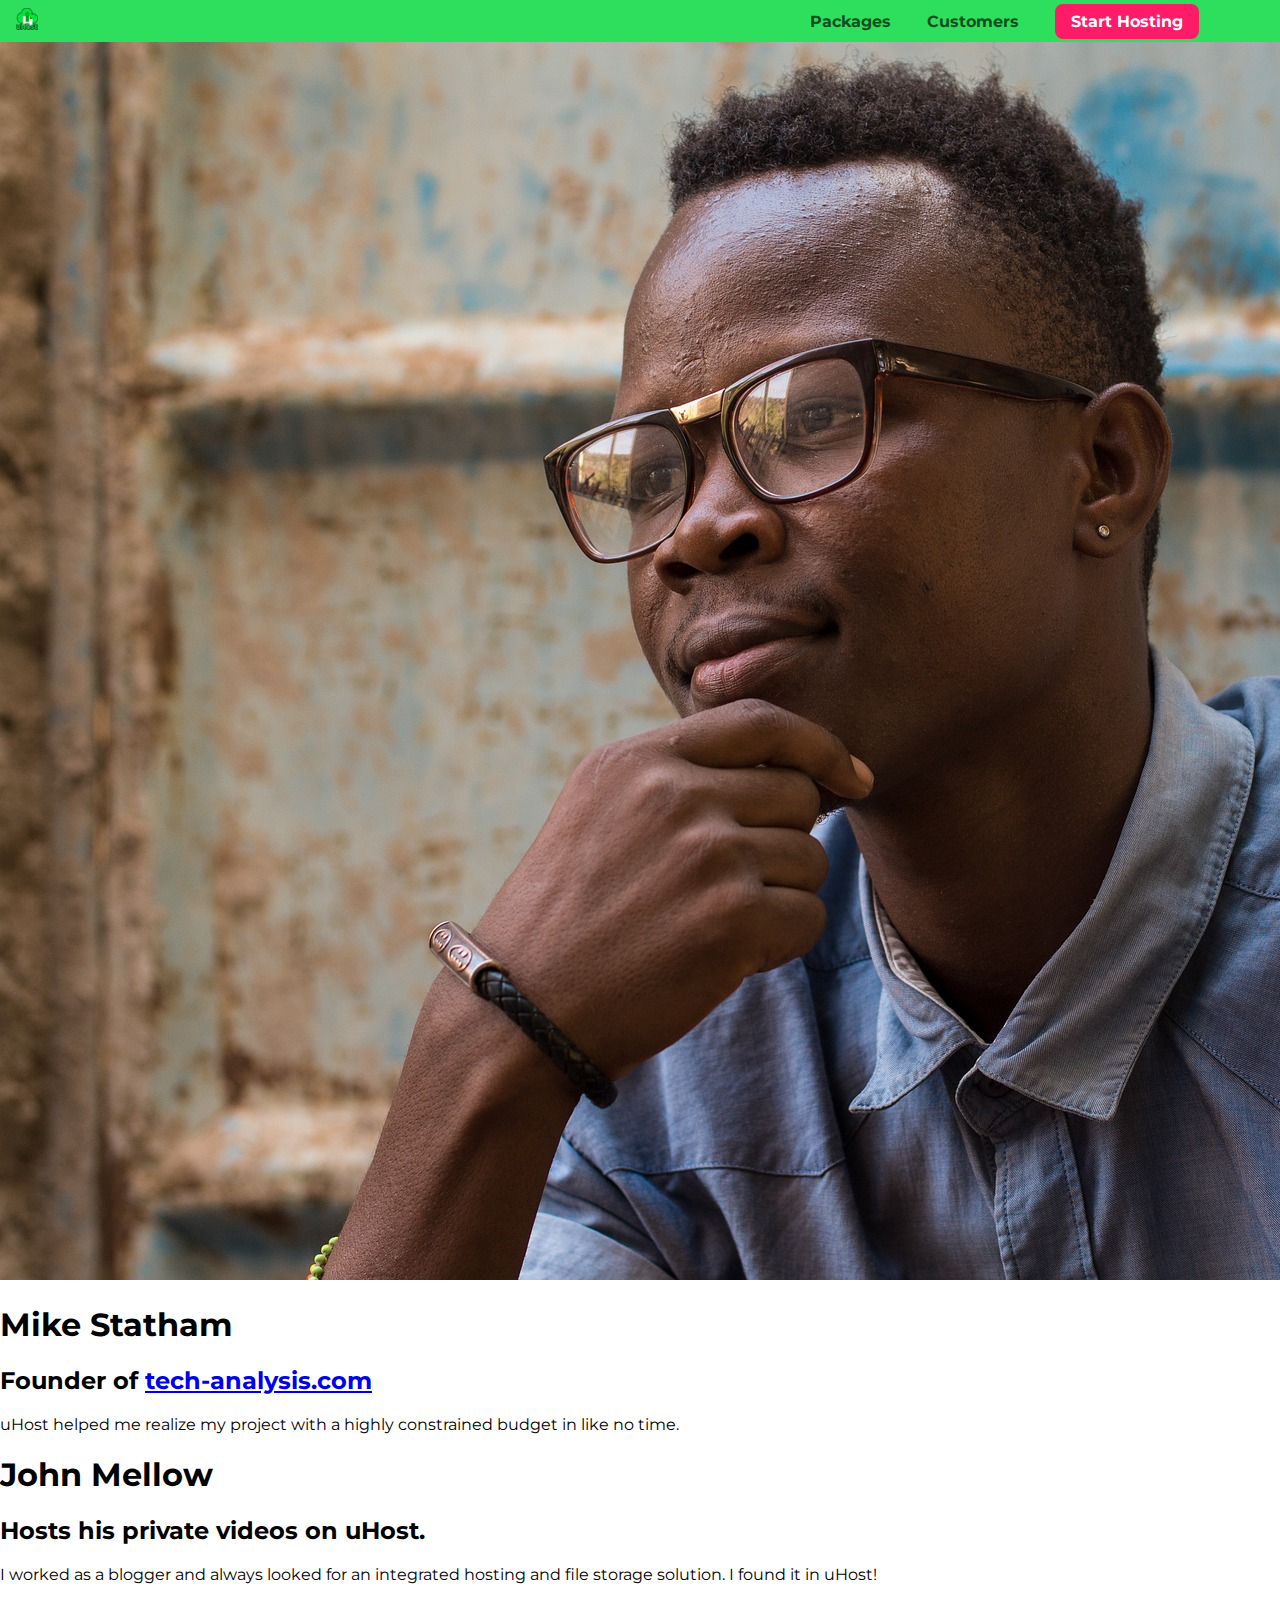
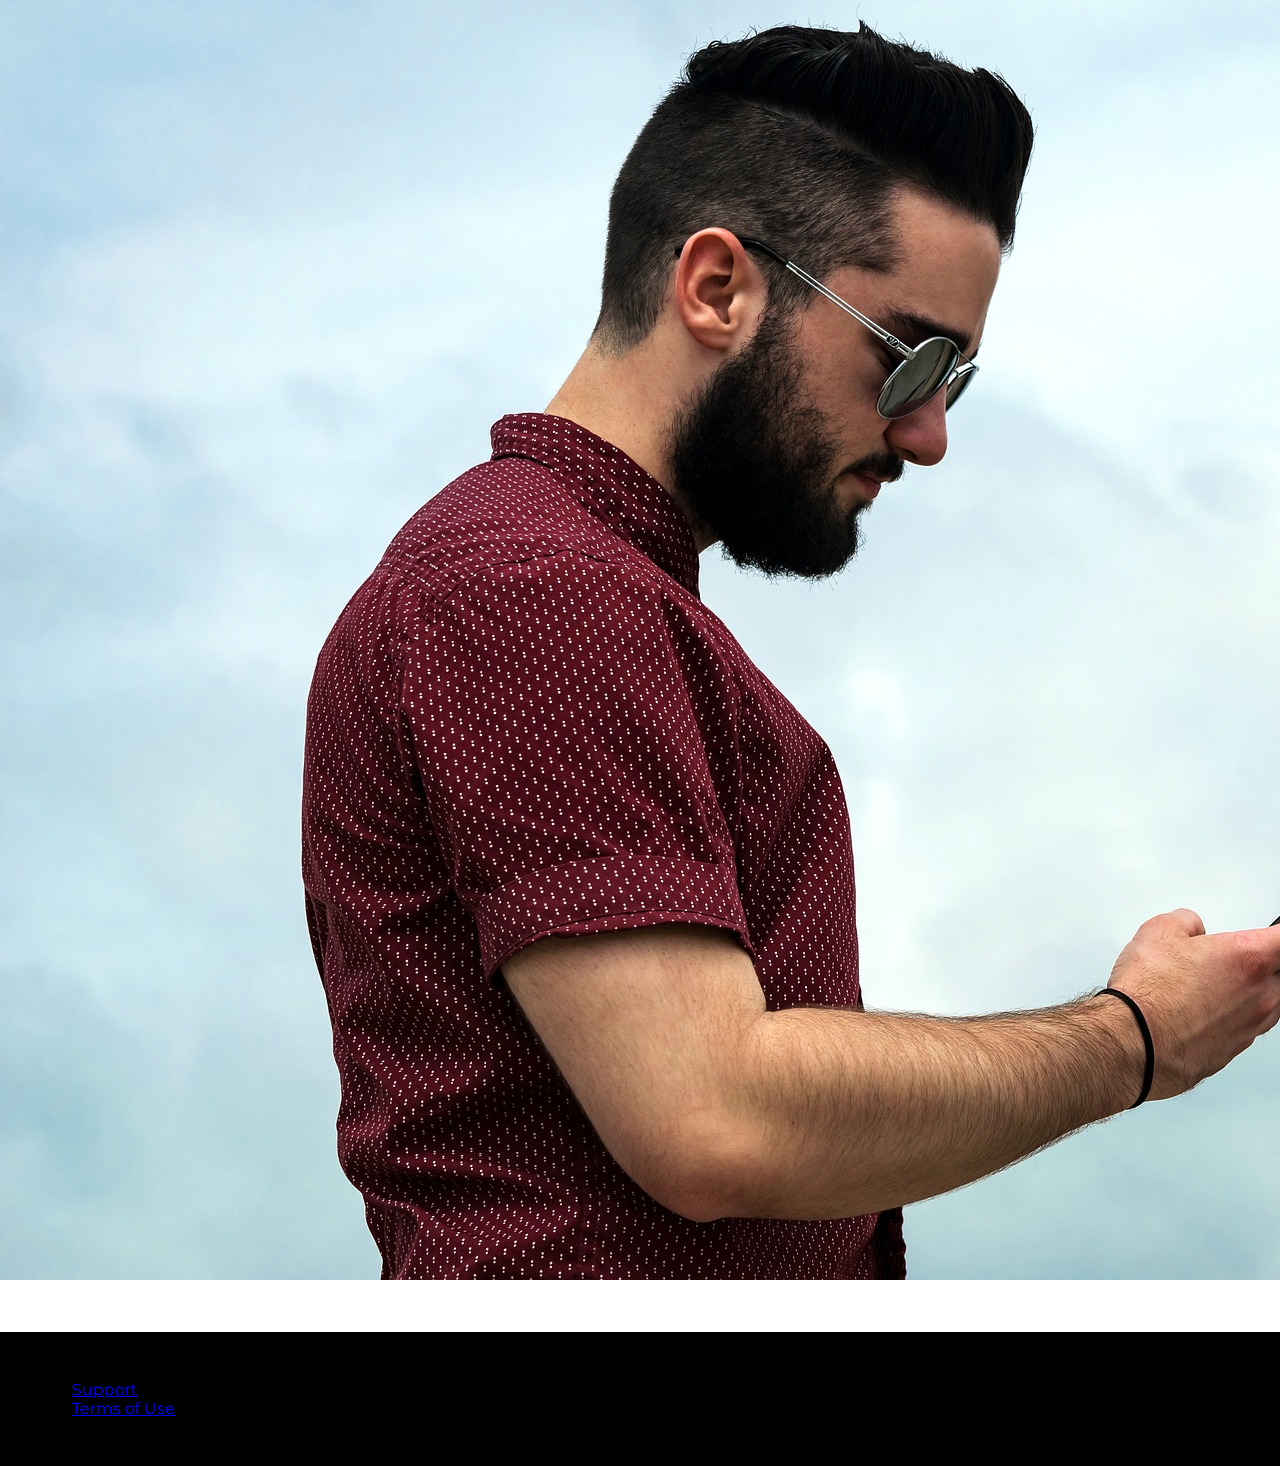
==== customers/index.html @ c5cd4733 "Add customers page" ====
<!DOCTYPE html>
<html lang="en">

<head>
    <meta charset="UTF-8">
    <meta name="viewport" content="width=device-width, initial-scale=1.0">
    <meta http-equiv="X-UA-Compatible" content="ie=edge">
    <title>uHost Customers</title>
    <link rel="shortcut icon" href="../favicon.png">
    <link href="https://fonts.googleapis.com/css?family=Anton|Montserrat:400,700" rel="stylesheet">
    <link rel="stylesheet" href="../shared.css">
    <link rel="stylesheet" href="customers.css">
</head>

<body>
    <header class="main-header">
        <div>
            <a href="../index.html" class="main-header__brand">
                <img src="../images/uhost-icon.png" alt="uHost - Your favorite hosting company" />
            </a>
        </div>
        <nav class="main-nav">
            <ul class="main-nav__items">
                <li class="main-nav__item">
                    <a href="../packages/index.html">Packages</a>
                </li>
                <li class="main-nav__item">
                    <a href="index.html">Customers</a>
                </li>
                <li class="main-nav__item main-nav__item--cta">
                    <a href="../start-hosting/index.html">Start Hosting</a>
                </li>
            </ul>
        </nav>
    </header>
    <main>
        <div>
            <div class="testimonial" id="customer-1">
                <div class="testimonial__image-container">
                    <img src="../images/customer-1.jpg" alt="Mike Statham - Customer" class="testimonial__image">
                </div>
                <div class="testimonial__info">
                    <h1 class="testimonial__name">Mike Statham</h1>
                    <h2 class="testimonial__subtitle">Founder of
                        <a href="tech-analysis.com">tech-analysis.com</a>
                    </h2>
                    <p class="testimonial__text">uHost helped me realize my project with a highly constrained budget in like no time.</p>
                </div>
            </div>
            <div class="testimonial" id="customer-2">

                <div class="testimonial__info">
                    <h1 class="testimonial__name">John Mellow</h1>
                    <h2 class="testimonial__subtitle">Hosts his private videos on uHost.
                    </h2>
                    <p class="testimonial__text">I worked as a blogger and always looked for an integrated hosting and file storage solution. I found
                        it in uHost!
                    </p>
                </div>
                <div class="testimonial__image-container">
                    <img src="../images/customer-2.jpg" alt="John Mellow - Customer" class="testimonial__image">
                </div>
            </div>
        </div>
    </main>
    <footer class="main-footer">
        <nav>
            <ul>
                <li>
                    <a href="#">Support</a>
                </li>
                <li>
                    <a href="#">Terms of Use</a>
                </li>
            </ul>
        </nav>
    </footer>
</body>

</html>
---- shared.css ----
* {
    box-sizing: border-box;
}

body {
    font-family: 'Montserrat', sans-serif;
    margin: 0;
}

.main-header {
    width: 100%;
    position: fixed;
    top: 0;
    left: 0;
    background-color: #2ddf5c;
    padding: 8px 16px;
    z-index: 1;
}

.main-header > div {
    display: inline-block;
    vertical-align: middle;
}

.main-header__brand {
    color: #0e4f1f;
    text-decoration: none;
    font-weight: bold;
    font-size: 22px;
    height: 22px;
    /* width: 20px; */
    display: inline-block;
}

.main-header__brand img {
    /* height: 22px; */
    height: 100%;
    /* width: 100%; */
}

.main-nav {
    display: inline-block;
    text-align: right;
    width: calc(100% - 75px);
    vertical-align: middle;
}

.main-nav__items {
    margin: 0;
    padding: 0;
    list-style: none;
}

.main-nav__item {
    display: inline-block;
    margin: 0 16px;
}

.main-nav__item a {
    text-decoration: none;
    color: #0e4f1f;
    font-weight: bold;
    padding-bottom: 3px;
}

.main-nav__item a:hover,
.main-nav__item a:active {
    color: white;
    border-bottom: 5px solid white;
}

.main-nav__item--cta a {
    color: white;
    background-color: #ff1b68;
    padding: 8px 16px;
    border-radius: 8px;
}

.main-nav__item--cta a:hover,
.main-nav__item--cta a:active {
    color: #ff1b68;
    background: white;
    border: none;
}

.main-footer {
    background-color: black;
    padding: 32px;
    margin-top: 48px;
}

.main-footer__links {
    list-style: none;
    margin: 0;
    padding: 0;
    text-align: center;
}

.main-footer__link {
    display: inline-block;
    margin: 0 16px;
}

.main-footer__link a {
    color: white;
    text-decoration: none;
}

.main-footer__link a:hover,
.main-footer__link a:active {
    color: #ccc;
}


.button {
    background: #0e4f1f;
    color: white;
    font: inherit;
    border: 1.5px solid #0e4f1f;
    padding: 8px;
    border-radius: 8px;
    font-weight: bold;
    cursor: pointer;
}

.button:hover,
.button:active {
    background-color: white;
    color: #0e4f1f;
}

.button:focus {
    outline: none;
}
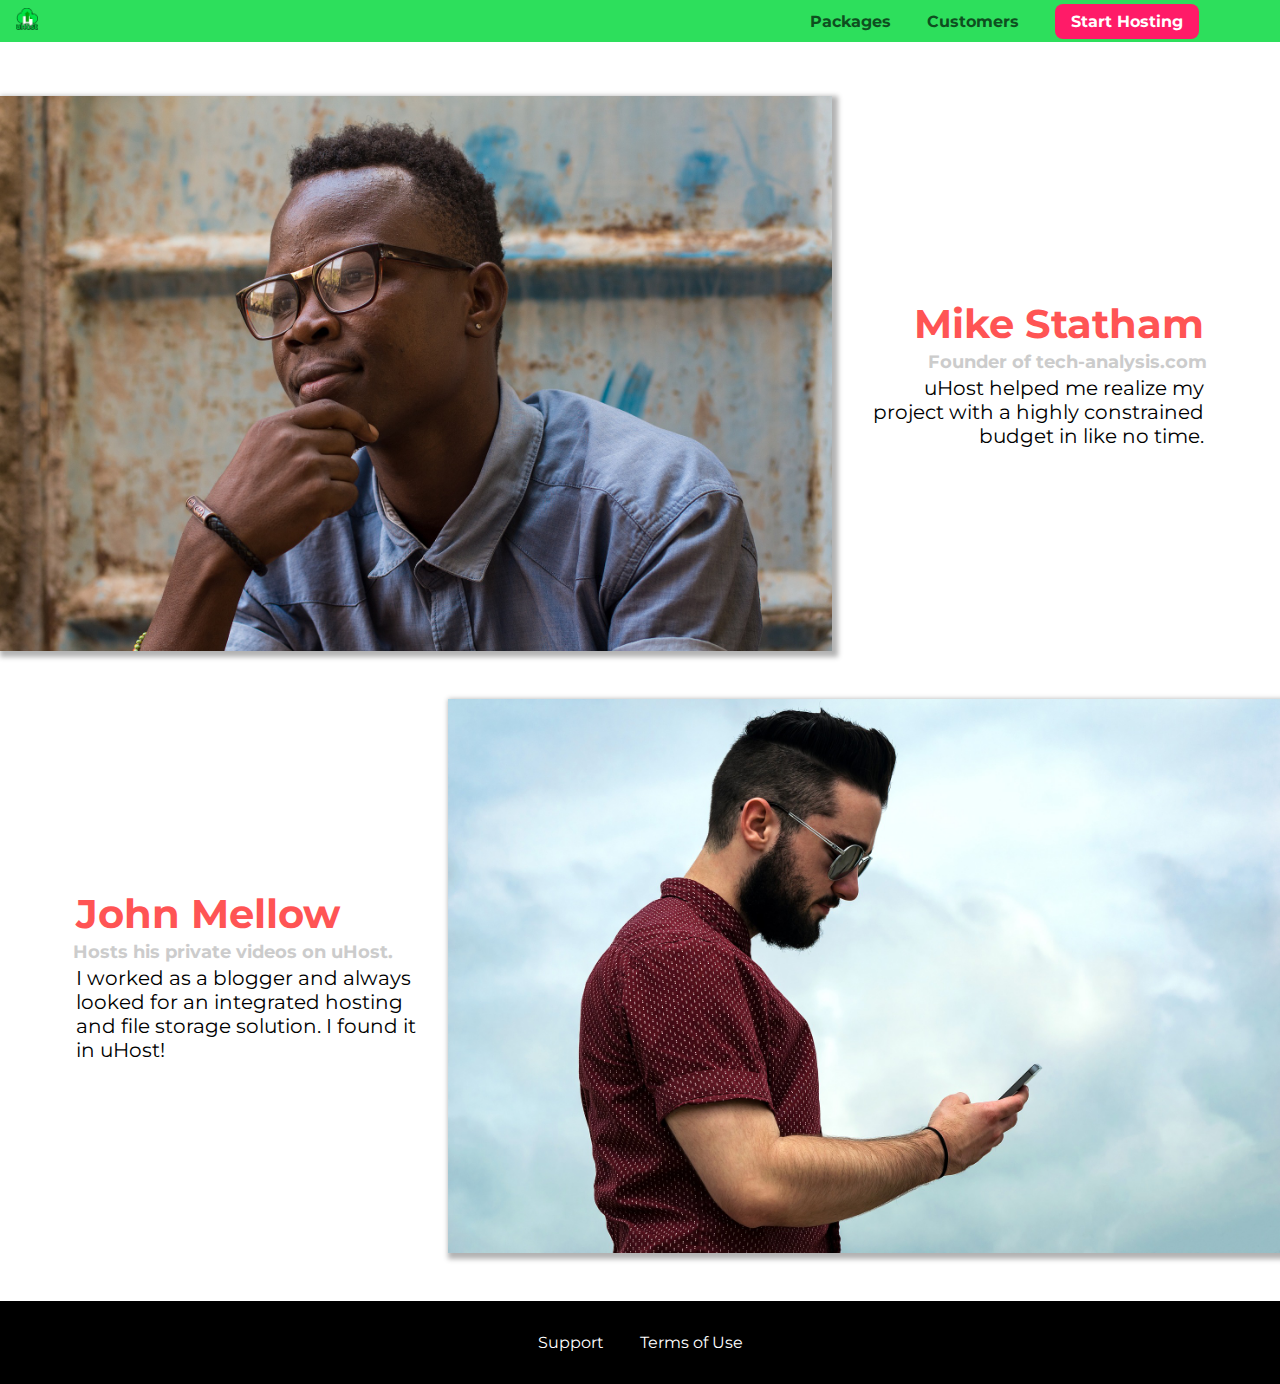
==== commit 9411be3b: "Style customers page" ====
--- a/customers/index.html
+++ b/customers/index.html
@@ -65,11 +65,11 @@
     </main>
     <footer class="main-footer">
         <nav>
-            <ul>
-                <li>
+            <ul class="main-footer__links">
+                <li class="main-footer__link">
                     <a href="#">Support</a>
                 </li>
-                <li>
+                <li class="main-footer__link">
                     <a href="#">Terms of Use</a>
                 </li>
             </ul>
--- a/customers/customers.css
+++ b/customers/customers.css
@@ -0,0 +1,66 @@
+.testimonial {
+    font-size: 20px;
+    margin: 48px 0;
+}
+
+.testimonial-list {
+    width: 80%;
+    margin: auto;
+}
+
+.testimonial:first-of-type {
+    margin-top: 96px;
+}
+
+.testimonial__image-container {
+    width: 65%;
+    display: inline-block;
+    vertical-align: middle;
+    box-shadow: 3px 3px 5px 3px rgba(0,0,0,0.3);
+}
+
+.testimonial__image {
+    width: 100%;
+    vertical-align: top;
+}
+
+.testimonial__info {
+    text-align: right;
+    padding: 14px;
+    display: inline-block;
+    vertical-align: middle;
+    width: 30%;
+}
+
+#customer-2.testimonial {
+    text-align: right;
+}
+
+#customer-2 .testimonial__info {
+    text-align: left;
+}
+
+.testimonial__name {
+    margin: 3px;
+    color: #ff5454;
+}
+
+.testimonial__subtitle {
+    margin: 0;
+    font-size: 18px;
+    color: #ccc;
+}
+
+.testimonial__subtitle a {
+    color: inherit;
+    text-decoration: none;
+}
+
+.testimonial__subtitle a:hover,
+.testimonial__subtitle a:active {
+    color: #7a7a7a;
+}
+
+.testimonial__text {
+    margin: 3px;
+}
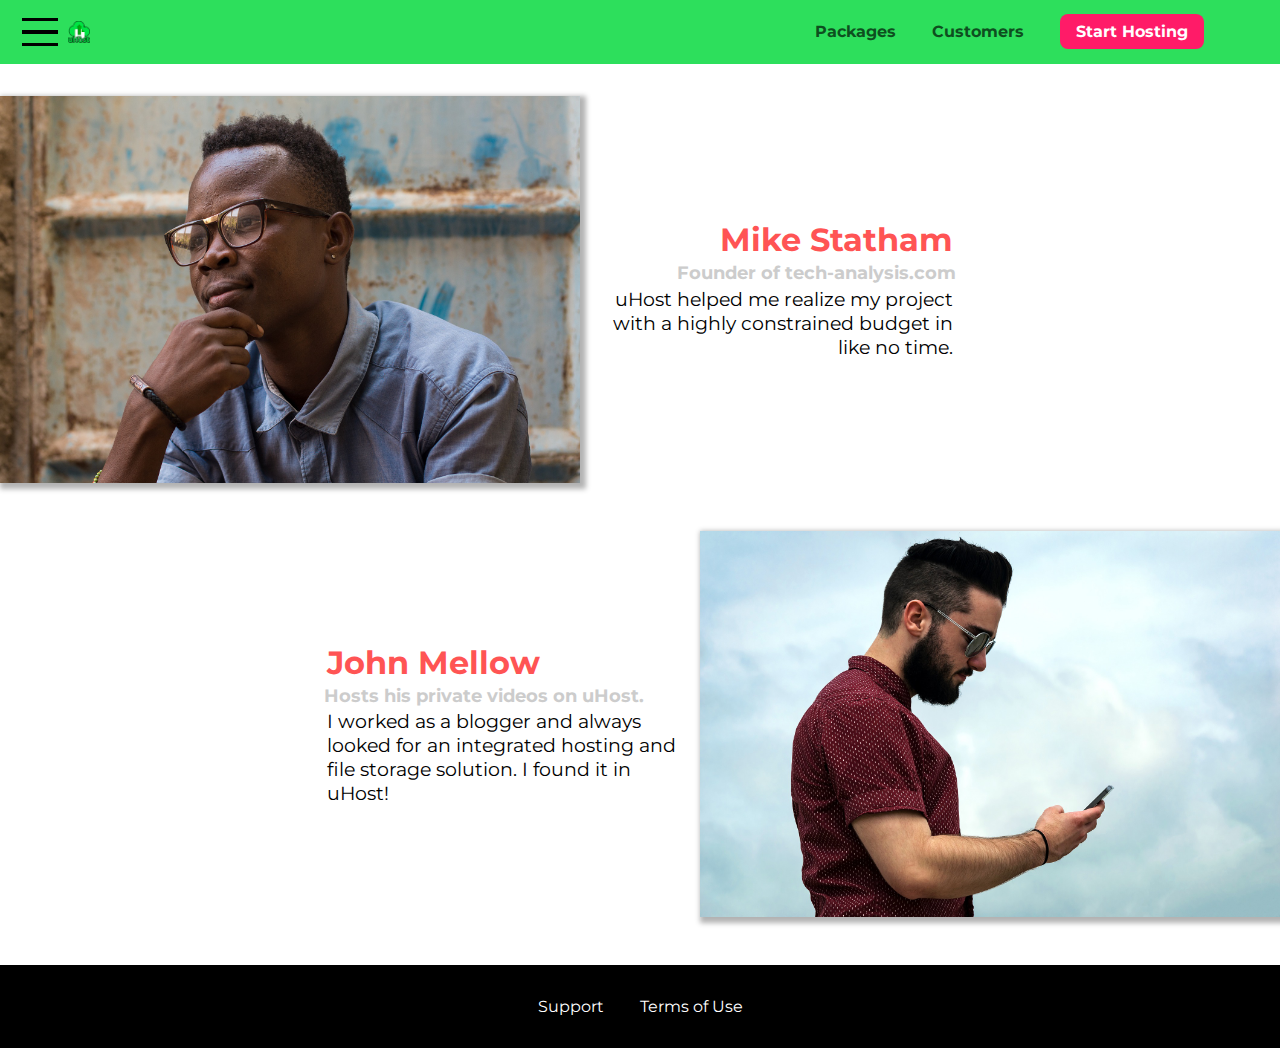
==== commit b1e0a452: "Move modal and side navigation code to all pages" ====
--- a/customers/index.html
+++ b/customers/index.html
@@ -13,8 +13,14 @@
 </head>
 
 <body>
+    <div class="backdrop"></div>
     <header class="main-header">
         <div>
+            <button class="toggle-button">
+                <span class="toggle-button__bar"></span>
+                <span class="toggle-button__bar"></span>
+                <span class="toggle-button__bar"></span>
+            </button>
             <a href="../index.html" class="main-header__brand">
                 <img src="../images/uhost-icon.png" alt="uHost - Your favorite hosting company" />
             </a>
@@ -33,6 +39,19 @@
             </ul>
         </nav>
     </header>
+    <nav class="mobile-nav">
+        <ul class="mobile-nav__items">
+            <li class="mobile-nav__item">
+                <a href="../packages/index.html">Packages</a>
+            </li>
+            <li class="mobile-nav__item">
+                <a href="index.html">Customers</a>
+            </li>
+            <li class="mobile-nav__item mobile-nav__item--cta">
+                <a href="../start-hosting/index.html">Start Hosting</a>
+            </li>
+        </ul>
+    </nav>
     <main>
         <div>
             <div class="testimonial" id="customer-1">
@@ -75,6 +94,7 @@
             </ul>
         </nav>
     </footer>
+    <script src="../shared.js"></script>
 </body>
 
 </html>--- a/shared.css
+++ b/shared.css
@@ -5,6 +5,17 @@
 body {
     font-family: 'Montserrat', sans-serif;
     margin: 0;
+}
+
+.backdrop {
+    position: fixed;
+    display: none;
+    top: 0;
+    left: 0;
+    z-index: 100;
+    width: 100vw;
+    height: 100vh;
+    background: rgba(0,0,0,0.5);
 }
 
 .main-header {
@@ -13,23 +24,46 @@
     top: 0;
     left: 0;
     background-color: #2ddf5c;
-    padding: 8px 16px;
+    padding: 0.5rem 1rem;
     z-index: 1;
 }
 
 .main-header > div {
     display: inline-block;
     vertical-align: middle;
+}
+
+.toggle-button {
+    width: 3rem;
+    background: transparent;
+    border: none;
+    cursor: pointer;
+    padding-top: 0;
+    padding-bottom: 0;
+    vertical-align: middle;
+}
+
+.toggle-button:focus {
+    outline: none;
+}
+
+.toggle-button__bar {
+    width: 100%;
+    height: 0.2rem;
+    background: black;
+    display: block;
+    margin: 0.6rem 0;
 }
 
 .main-header__brand {
     color: #0e4f1f;
     text-decoration: none;
     font-weight: bold;
-    font-size: 22px;
-    height: 22px;
+    font-size: 1.375rem;
+    height: 1.375rem;
     /* width: 20px; */
     display: inline-block;
+    vertical-align: middle;
 }
 
 .main-header__brand img {
@@ -41,7 +75,7 @@
 .main-nav {
     display: inline-block;
     text-align: right;
-    width: calc(100% - 75px);
+    width: calc(100% - 122px);
     vertical-align: middle;
 }
 
@@ -53,31 +87,35 @@
 
 .main-nav__item {
     display: inline-block;
-    margin: 0 16px;
-}
-
-.main-nav__item a {
+    margin: 0 1rem;
+}
+
+.main-nav__item a,
+.mobile-nav__item a {
     text-decoration: none;
     color: #0e4f1f;
     font-weight: bold;
-    padding-bottom: 3px;
+    padding-bottom: 0.25rem;
 }
 
 .main-nav__item a:hover,
 .main-nav__item a:active {
     color: white;
-    border-bottom: 5px solid white;
-}
-
-.main-nav__item--cta a {
+    border-bottom: 0.25rem solid white;
+}
+
+.main-nav__item--cta a,
+.mobile-nav__item--cta a {
     color: white;
     background-color: #ff1b68;
-    padding: 8px 16px;
+    padding: 0.5rem 1rem;
     border-radius: 8px;
 }
 
 .main-nav__item--cta a:hover,
-.main-nav__item--cta a:active {
+.main-nav__item--cta a:active,
+.mobile-nav__item--cta a:hover,
+.mobile-nav__item--cta a:active {
     color: #ff1b68;
     background: white;
     border: none;
@@ -85,8 +123,8 @@
 
 .main-footer {
     background-color: black;
-    padding: 32px;
-    margin-top: 48px;
+    padding: 2rem;
+    margin-top: 3rem;
 }
 
 .main-footer__links {
@@ -98,7 +136,7 @@
 
 .main-footer__link {
     display: inline-block;
-    margin: 0 16px;
+    margin: 0 1rem;
 }
 
 .main-footer__link a {
@@ -111,14 +149,41 @@
     color: #ccc;
 }
 
+.mobile-nav {
+    display: none;
+    position: fixed;
+    z-index: 101;
+    top: 0;
+    left: 0;
+    background: white;
+    width: 80%;
+    height: 100vh;
+}
+
+.mobile-nav__items {
+    width: 90%;
+    height: 100%;
+    list-style: none;
+    margin: 10% auto;
+    padding: 0;
+    text-align: center;
+}
+
+.mobile-nav__item {
+    margin: 1rem 0;
+}
+
+.mobile-nav__item a {
+    font-size: 1.5rem;
+}
 
 .button {
     background: #0e4f1f;
     color: white;
     font: inherit;
     border: 1.5px solid #0e4f1f;
-    padding: 8px;
-    border-radius: 8px;
+    padding: 0.5rem;
+    border-radius: 0.25rem;
     font-weight: bold;
     cursor: pointer;
 }
@@ -131,4 +196,8 @@
 
 .button:focus {
     outline: none;
-}+}
+
+.open {
+    display: block !important;
+}
--- a/customers/customers.css
+++ b/customers/customers.css
@@ -1,6 +1,6 @@
 .testimonial {
-    font-size: 20px;
-    margin: 48px 0;
+    font-size: 1.2rem;
+    margin: 3rem 0;
 }
 
 .testimonial-list {
@@ -9,11 +9,12 @@
 }
 
 .testimonial:first-of-type {
-    margin-top: 96px;
+    margin-top: 6rem;
 }
 
 .testimonial__image-container {
     width: 65%;
+    max-width: 580px;
     display: inline-block;
     vertical-align: middle;
     box-shadow: 3px 3px 5px 3px rgba(0,0,0,0.3);
@@ -26,7 +27,7 @@
 
 .testimonial__info {
     text-align: right;
-    padding: 14px;
+    padding: 0.8rem;
     display: inline-block;
     vertical-align: middle;
     width: 30%;
@@ -41,13 +42,14 @@
 }
 
 .testimonial__name {
-    margin: 3px;
+    margin: 0.2rem;
     color: #ff5454;
+    font-size: 2rem;
 }
 
 .testimonial__subtitle {
     margin: 0;
-    font-size: 18px;
+    font-size: 1.1rem;
     color: #ccc;
 }
 
@@ -62,5 +64,5 @@
 }
 
 .testimonial__text {
-    margin: 3px;
+    margin: 0.2rem;
 }
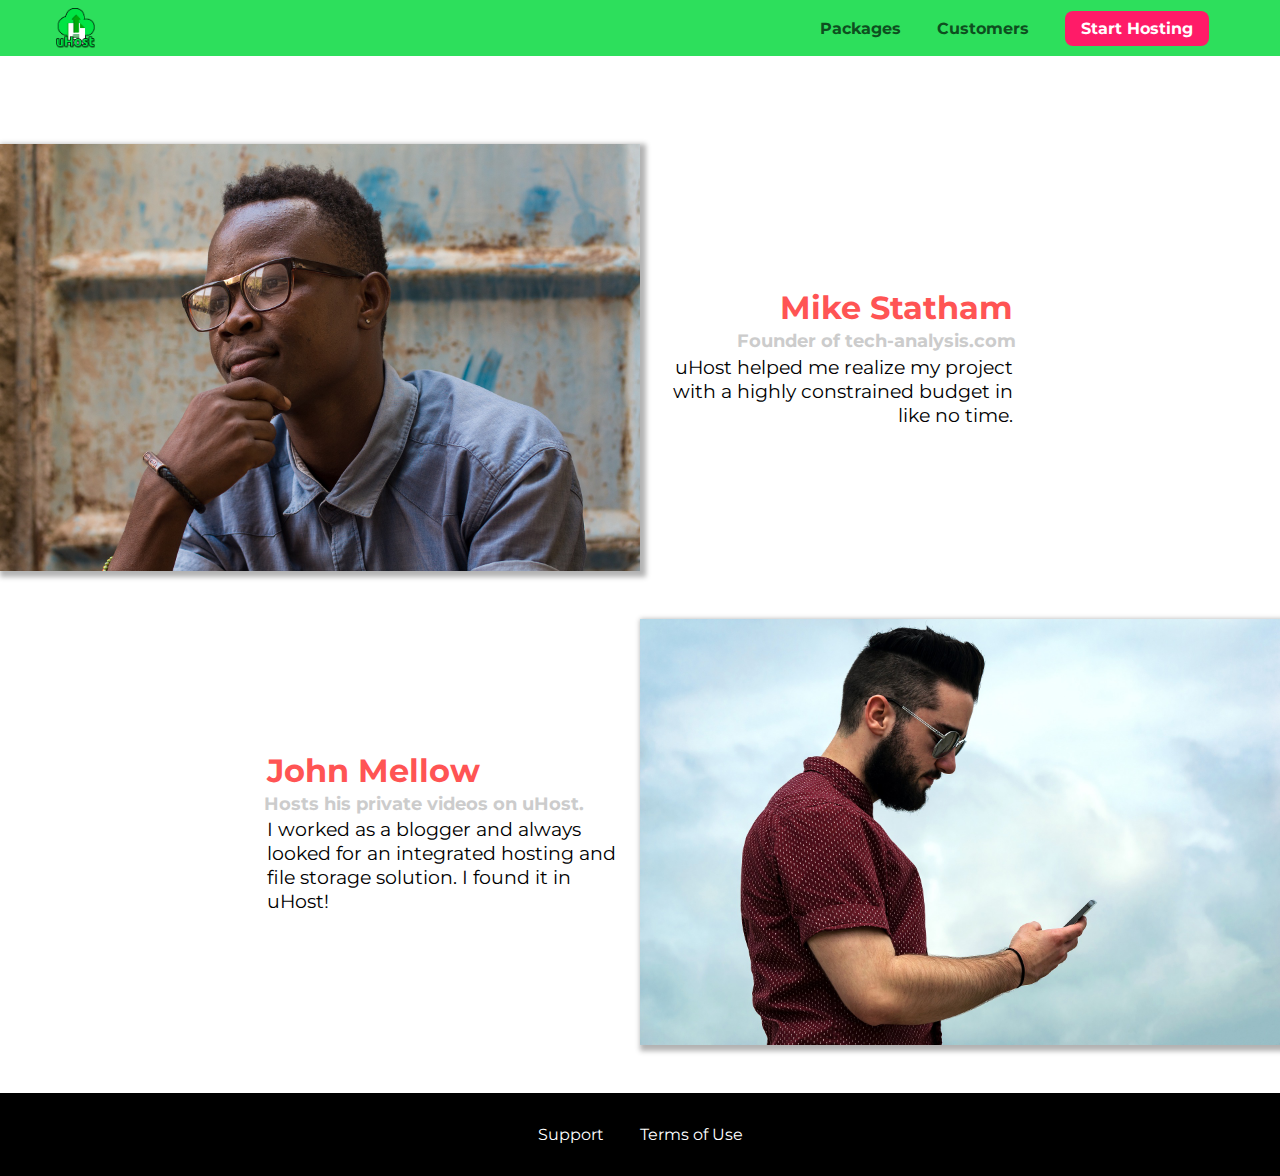
==== commit 7f208171: "Import all google fonts through css" ====
--- a/customers/index.html
+++ b/customers/index.html
@@ -7,7 +7,7 @@
     <meta http-equiv="X-UA-Compatible" content="ie=edge">
     <title>uHost Customers</title>
     <link rel="shortcut icon" href="../favicon.png">
-    <link href="https://fonts.googleapis.com/css?family=Anton|Montserrat:400,700" rel="stylesheet">
+    <link rel="preconnect" href="https://fonts.gstatic.com" crossorigin>
     <link rel="stylesheet" href="../shared.css">
     <link rel="stylesheet" href="customers.css">
 </head>
--- a/shared.css
+++ b/shared.css
@@ -1,3 +1,7 @@
+@import url('https://fonts.googleapis.com/css?family=Roboto');
+@import url('https://fonts.googleapis.com/css?family=Anton');
+@import url('https://fonts.googleapis.com/css?family=Montserrat:400,700');
+
 * {
     box-sizing: border-box;
 }
@@ -5,6 +9,11 @@
 body {
     font-family: 'Montserrat', sans-serif;
     margin: 0;
+}
+
+main {
+    min-height: calc(100vh - 3.5rem - 8rem);
+    margin-top: 3.5rem;
 }
 
 .backdrop {
@@ -59,11 +68,13 @@
     color: #0e4f1f;
     text-decoration: none;
     font-weight: bold;
-    font-size: 1.375rem;
-    height: 1.375rem;
+    height: 2.5rem;
     /* width: 20px; */
     display: inline-block;
     vertical-align: middle;
+
+    /* personal preference */
+    padding-left: 1rem;
 }
 
 .main-header__brand img {
@@ -73,21 +84,7 @@
 }
 
 .main-nav {
-    display: inline-block;
-    text-align: right;
-    width: calc(100% - 122px);
-    vertical-align: middle;
-}
-
-.main-nav__items {
-    margin: 0;
-    padding: 0;
-    list-style: none;
-}
-
-.main-nav__item {
-    display: inline-block;
-    margin: 0 1rem;
+    display: none;
 }
 
 .main-nav__item a,
@@ -135,8 +132,7 @@
 }
 
 .main-footer__link {
-    display: inline-block;
-    margin: 0 1rem;
+    margin: 1rem 0;
 }
 
 .main-footer__link a {
@@ -147,6 +143,13 @@
 .main-footer__link a:hover,
 .main-footer__link a:active {
     color: #ccc;
+}
+
+@media (min-width: 40rem) {
+    .main-footer__link {
+        display: inline-block;
+        margin: 0 1rem;
+    }
 }
 
 .mobile-nav {
@@ -198,6 +201,43 @@
     outline: none;
 }
 
+.button[disabled] {
+    cursor: not-allowed;
+    border: #a1a1a1;
+    background: #ccc;
+    color: #a1a1a1;
+}
+
 .open {
     display: block !important;
 }
+
+@media (min-width: 40rem) {
+    .toggle-button {
+        display: none;
+    }
+    
+    /* personal preference */
+    .main-header__brand {
+        padding-left: 2.5rem;
+    }
+
+    .main-nav {
+        display: inline-block;
+        text-align: right;
+        width: calc(100% - 122px);
+        vertical-align: middle;
+    }
+    .main-nav__items {
+        margin: 0;
+        padding: 0;
+        list-style: none;
+    }
+    
+    .main-nav__item {
+        display: inline-block;
+        margin: 0 1rem;
+    }
+    
+}
+
--- a/customers/customers.css
+++ b/customers/customers.css
@@ -1,22 +1,22 @@
+main {
+    padding-top: 2.5rem;
+}
+
 .testimonial {
     font-size: 1.2rem;
-    margin: 3rem 0;
+    /* margin: 3rem 0; */
 }
 
-.testimonial-list {
+/* .testimonial-list {
     width: 80%;
     margin: auto;
-}
-
-.testimonial:first-of-type {
-    margin-top: 6rem;
-}
+} */
 
 .testimonial__image-container {
-    width: 65%;
-    max-width: 580px;
-    display: inline-block;
-    vertical-align: middle;
+    width: 100%;
+    max-width: 40rem;
+    /* display: inline-block; */
+    /* vertical-align: middle; */
     box-shadow: 3px 3px 5px 3px rgba(0,0,0,0.3);
 }
 
@@ -28,9 +28,9 @@
 .testimonial__info {
     text-align: right;
     padding: 0.8rem;
-    display: inline-block;
-    vertical-align: middle;
-    width: 30%;
+    /* display: inline-block; */
+    /* vertical-align: middle;
+    width: 30%; */
 }
 
 #customer-2.testimonial {
@@ -66,3 +66,24 @@
 .testimonial__text {
     margin: 0.2rem;
 }
+
+@media (min-width: 40rem) {
+    .testimonial {
+        margin: 3rem auto;
+        max-width: 1500px;
+    }
+
+    .testimonial__image-container {
+        display: inline-block;
+        vertical-align: middle;
+        width: 66%;
+    }
+
+    .testimonial__info {
+        display: inline-block;
+        vertical-align: middle;
+        width: 30%;
+    }
+    
+}
+
